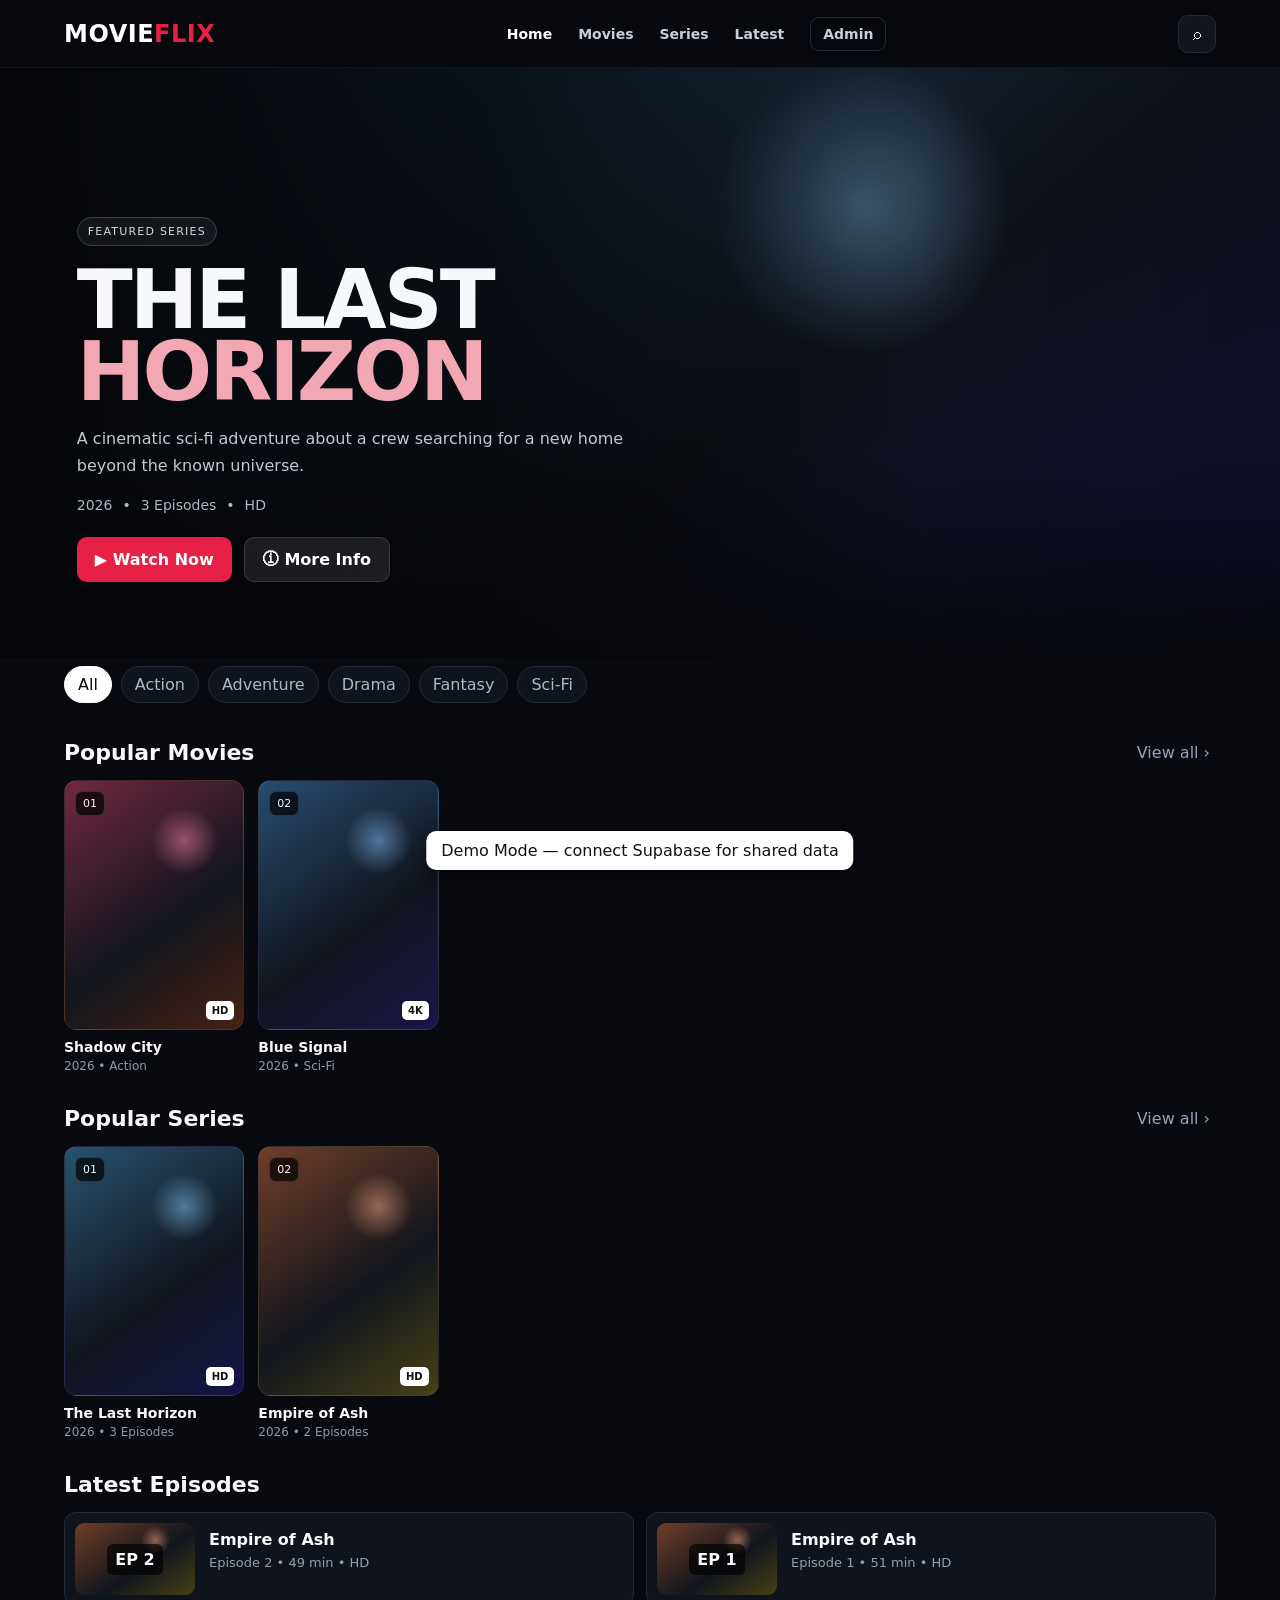
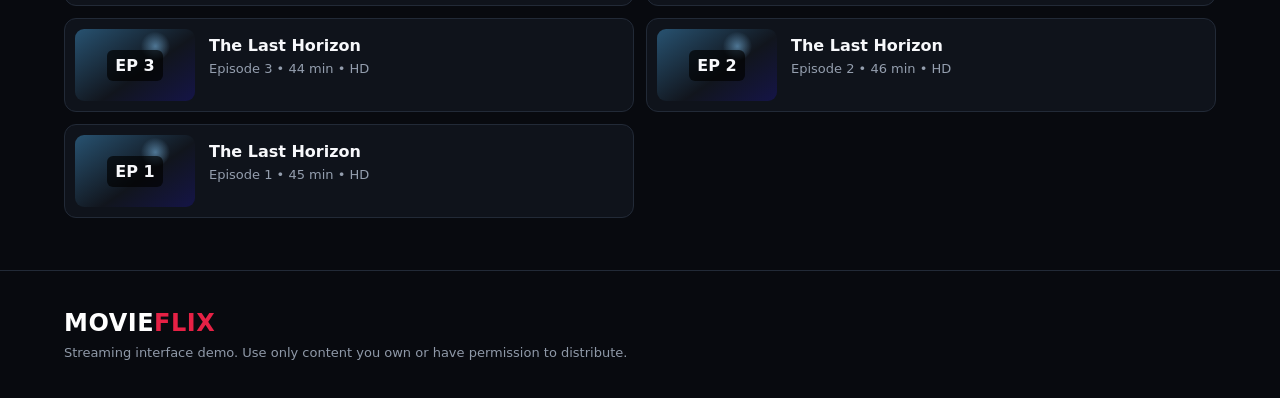
==== index.html @ 1759323a "Add files via upload" ====
<!doctype html>
<html lang="km">
<head>
  <meta charset="utf-8" />
  <meta name="viewport" content="width=device-width,initial-scale=1" />
  <meta name="theme-color" content="#090b10" />
  <title>MovieFlix — Movies & Series</title>
  <link rel="stylesheet" href="styles.css" />
</head>
<body>
  <header class="topbar">
    <a class="brand" href="#home" id="brandLogo">MOVIE<span>FLIX</span></a>
    <nav class="nav" id="nav">
      <a class="active" href="#home">Home</a>
      <a href="#movies">Movies</a>
      <a href="#series">Series</a>
      <a href="#latest">Latest</a>
      <a href="admin.html" class="admin-link">Admin</a>
    </nav>
    <div class="actions">
      <button class="icon-btn" id="searchBtn" aria-label="Search">⌕</button>
      <button class="menu-btn" id="menuBtn" aria-label="Menu">☰</button>
    </div>
  </header>

  <section class="search-panel" id="searchPanel" aria-label="Search panel">
    <input id="searchInput" type="search" placeholder="Search movies or series..." autocomplete="off" />
    <button id="closeSearch" aria-label="Close search">✕</button>
  </section>

  <main id="home">
    <section class="hero" id="hero">
      <div class="hero-backdrop" id="heroBackdrop"></div>
      <div class="hero-overlay"></div>
      <div class="hero-content">
        <span class="badge" id="heroBadge">FEATURED SERIES</span>
        <h1 id="heroTitle">THE LAST<br><span>HORIZON</span></h1>
        <p id="heroDescription"></p>
        <div class="hero-meta" id="heroMeta"></div>
        <div class="hero-buttons">
          <button class="primary" id="heroWatch">▶ Watch Now</button>
          <button class="secondary" id="heroInfo">ⓘ More Info</button>
        </div>
      </div>
    </section>

    <section class="content filter-row-section">
      <div class="filter-row" id="genreFilters"></div>
    </section>

    <section class="content" id="movies">
      <div class="section-head"><h2>Popular Movies</h2><button data-view="movie">View all ›</button></div>
      <div class="grid" id="movieGrid"></div>
    </section>

    <section class="content" id="series">
      <div class="section-head"><h2>Popular Series</h2><button data-view="series">View all ›</button></div>
      <div class="grid" id="seriesGrid"></div>
    </section>

    <section class="content" id="latest">
      <div class="section-head"><h2>Latest Episodes</h2></div>
      <div class="episode-list" id="episodeList"></div>
    </section>

    <section class="empty-state hidden" id="emptyState">
      <div>⌕</div><h3>No titles found</h3><p>Try another search or genre.</p>
    </section>
  </main>

  <div class="modal" id="detailModal" aria-hidden="true">
    <div class="detail-card">
      <button class="modal-close" data-close="detailModal">✕</button>
      <div class="detail-poster" id="detailPoster"></div>
      <div class="detail-body">
        <span class="badge" id="detailType"></span>
        <h2 id="detailTitle"></h2>
        <div class="detail-meta" id="detailMeta"></div>
        <p id="detailDescription"></p>
        <div class="detail-actions"><button class="primary" id="detailWatch">▶ Watch</button></div>
        <h3 class="episode-heading">Episodes</h3>
        <div class="episode-picker" id="detailEpisodes"></div>
      </div>
    </div>
  </div>

  <div class="modal" id="playerModal" aria-hidden="true">
    <div class="player-card">
      <button class="modal-close" data-close="playerModal">✕</button>
      <div class="video-stage" id="videoStage">
        <div class="video-placeholder" id="videoPlaceholder">
          <div class="play-circle">▶</div>
          <p>Add your licensed video URL from Admin.</p>
        </div>
        <video id="html5Player" controls playsinline></video>
        <iframe id="embedPlayer" title="Video player" allow="autoplay; fullscreen; picture-in-picture" allowfullscreen></iframe>
      </div>
      <div class="player-info"><div><span class="mini-label" id="playerEpisode"></span><h3 id="playerTitle">Video Player</h3></div></div>
      <div class="episode-buttons" id="playerEpisodes"></div>
    </div>
  </div>

  <div class="toast" id="toast"></div>

  <footer>
    <div class="brand" id="footerBrand">MOVIE<span>FLIX</span></div>
    <p>Streaming interface demo. Use only content you own or have permission to distribute.</p>
  </footer>

  <script src="config.js"></script>
  <script src="data.js"></script>
  <script src="db.js"></script>
  <script src="app.js"></script>
</body>
</html>
---- styles.css ----
:root{--bg:#080a0f;--panel:#11151d;--panel2:#181e29;--text:#f7f8fb;--muted:#9ea8b7;--accent:#e62145;--accent2:#ff4c6d;--line:#222a37;--success:#2fb77d;--danger:#ef5264}
*{box-sizing:border-box}html{scroll-behavior:smooth}body{margin:0;font-family:Inter,system-ui,-apple-system,Segoe UI,Roboto,Arial,sans-serif;background:var(--bg);color:var(--text)}button,input,select,textarea{font:inherit}button{cursor:pointer}.hidden{display:none!important}.muted{color:var(--muted)}
.topbar{height:68px;display:flex;align-items:center;justify-content:space-between;padding:0 5vw;position:sticky;top:0;z-index:20;background:rgba(8,10,15,.92);backdrop-filter:blur(12px);border-bottom:1px solid rgba(255,255,255,.05)}.brand{font-size:24px;font-weight:900;letter-spacing:.5px;color:#fff;text-decoration:none}.brand span{color:var(--accent)}.nav{display:flex;gap:26px;align-items:center}.nav a{color:#c8cfda;text-decoration:none;font-weight:650;font-size:14px}.nav a:hover,.nav a.active{color:#fff}.nav .admin-link{padding:8px 12px;border:1px solid var(--line);border-radius:9px}.actions{display:flex;gap:8px}.icon-btn,.menu-btn{width:38px;height:38px;border:1px solid var(--line);background:var(--panel);color:#fff;border-radius:10px}.menu-btn{display:none}
.search-panel{position:fixed;left:50%;top:80px;transform:translate(-50%,-20px);width:min(680px,90vw);padding:10px;background:#121720;border:1px solid var(--line);border-radius:14px;z-index:40;display:flex;opacity:0;pointer-events:none;transition:.25s;box-shadow:0 24px 70px #0008}.search-panel.show{opacity:1;pointer-events:auto;transform:translate(-50%,0)}.search-panel input{flex:1;background:#090c11;border:1px solid #283142;border-radius:10px;color:#fff;padding:13px 14px;outline:none}.search-panel button{width:44px;border:0;background:transparent;color:#fff}
.hero{min-height:590px;position:relative;display:flex;align-items:flex-end;padding:76px 6vw;overflow:hidden}.hero-backdrop{position:absolute;inset:0;background-size:cover;background-position:center 28%;transform:scale(1.02)}.hero-overlay{position:absolute;inset:0;background:linear-gradient(90deg,rgba(4,5,8,.99) 3%,rgba(4,5,8,.78) 38%,rgba(4,5,8,.22) 72%,rgba(4,5,8,.35)),linear-gradient(0deg,var(--bg),transparent 35%)}.hero-content{position:relative;z-index:2;max-width:650px}.badge{display:inline-block;padding:7px 10px;border:1px solid #394151;border-radius:999px;font-size:11px;letter-spacing:1.2px;color:#d5d9e1;background:rgba(255,255,255,.05)}.hero h1{font-size:clamp(42px,7vw,82px);line-height:.88;margin:18px 0;letter-spacing:-3px}.hero h1 span{color:#f1a7b4}.hero p{font-size:16px;line-height:1.65;color:#c0c8d3;max-width:600px}.hero-meta{display:flex;gap:10px;align-items:center;flex-wrap:wrap;color:#aeb7c4;font-size:14px;margin:18px 0 24px}.hero-buttons{display:flex;gap:12px}.primary,.secondary,.danger-btn{border:0;padding:12px 18px;border-radius:10px;font-weight:750}.primary{background:var(--accent);color:#fff}.primary:hover{background:var(--accent2)}.secondary{background:rgba(255,255,255,.09);color:#fff;border:1px solid rgba(255,255,255,.13)}.danger-btn{background:#3a151b;color:#ff9cab;border:1px solid #6f2633}
.content{padding:25px 5vw 8px}.filter-row-section{padding-top:8px}.filter-row{display:flex;gap:9px;overflow:auto;padding-bottom:4px;scrollbar-width:none}.filter-row::-webkit-scrollbar{display:none}.filter-chip{white-space:nowrap;border:1px solid var(--line);background:#0f131b;color:#aeb7c4;padding:8px 13px;border-radius:999px}.filter-chip.active{background:#fff;color:#090b10;border-color:#fff}.section-head{display:flex;align-items:center;justify-content:space-between;margin-bottom:15px}.section-head h2{font-size:22px;margin:0}.section-head button{background:none;border:0;color:#98a4b6}.grid{display:grid;grid-template-columns:repeat(6,minmax(0,1fr));gap:14px}.card{cursor:pointer;min-width:0;outline:none}.card:focus-visible .poster{box-shadow:0 0 0 3px #fff4}.poster{height:250px;border-radius:13px;overflow:hidden;position:relative;border:1px solid rgba(255,255,255,.07);background-size:cover;background-position:center;transition:.25s}.card:hover .poster{transform:translateY(-4px);box-shadow:0 14px 35px #0008}.poster .index{position:absolute;left:10px;top:10px;background:rgba(0,0,0,.7);border:1px solid rgba(255,255,255,.15);padding:5px 7px;border-radius:7px;font-size:11px}.poster .quality{position:absolute;right:9px;bottom:9px;background:#fff;color:#111;font-weight:800;font-size:10px;padding:4px 6px;border-radius:5px}.card-play{position:absolute;left:50%;top:50%;transform:translate(-50%,-40%) scale(.8);width:48px;height:48px;display:grid;place-items:center;border-radius:50%;background:#e62145e8;opacity:0;transition:.2s;padding-left:3px}.card:hover .card-play{opacity:1;transform:translate(-50%,-50%) scale(1)}.card h3{font-size:14px;margin:9px 0 4px;white-space:nowrap;overflow:hidden;text-overflow:ellipsis}.card p{font-size:12px;margin:0;color:#8f99a8}.episode-list{display:grid;grid-template-columns:repeat(2,1fr);gap:12px}.episode{display:flex;gap:14px;padding:10px;border:1px solid var(--line);border-radius:12px;background:#0f131b;cursor:pointer}.episode:hover{border-color:#3c4658;background:#121822}.episode-thumb{width:120px;min-width:120px;height:72px;border-radius:9px;background-size:cover;background-position:center;display:grid;place-items:center;overflow:hidden}.episode-thumb span{background:#000a;padding:6px 8px;border-radius:6px;font-weight:900}.episode h4{margin:7px 0 6px}.episode p{margin:0;color:#949eae;font-size:13px}.empty-state{text-align:center;padding:70px 20px;color:#9aa5b5}.empty-state div{font-size:46px}.empty-state h3{color:#fff;margin-bottom:6px}footer{margin-top:44px;border-top:1px solid var(--line);padding:38px 5vw;color:#8f99a8}footer .brand{color:#fff;margin-bottom:8px}footer p{margin:0;font-size:13px}
.modal{position:fixed;inset:0;z-index:60;background:rgba(0,0,0,.82);display:grid;place-items:center;padding:20px;opacity:0;pointer-events:none;transition:.2s;backdrop-filter:blur(6px)}.modal.show{opacity:1;pointer-events:auto}.modal-close{position:absolute;right:12px;top:12px;z-index:4;border:0;background:#000b;color:#fff;border-radius:999px;width:36px;height:36px}.detail-card{width:min(930px,96vw);max-height:90vh;overflow:auto;background:#10151d;border:1px solid #2a3342;border-radius:17px;display:grid;grid-template-columns:300px 1fr;position:relative}.detail-poster{min-height:470px;background-size:cover;background-position:center}.detail-body{padding:34px}.detail-body h2{font-size:34px;margin:12px 0}.detail-meta{display:flex;gap:8px;flex-wrap:wrap}.detail-meta span{font-size:12px;padding:6px 8px;border-radius:7px;background:#181f2b;color:#c3cad5}.detail-body p{color:#aab4c2;line-height:1.65}.detail-actions{margin:20px 0}.episode-heading{font-size:16px;margin:28px 0 10px}.episode-picker{display:grid;gap:8px}.episode-picker button{display:grid;grid-template-columns:72px 1fr auto;align-items:center;text-align:left;gap:10px;border:1px solid #273142;background:#141a24;color:#fff;padding:11px;border-radius:10px}.episode-picker button span{color:#d0d6df}.episode-picker button small{color:#8f99a8}.player-card{width:min(1000px,97vw);background:#10151d;border:1px solid #2a3342;border-radius:17px;padding:14px;position:relative}.video-stage{aspect-ratio:16/9;background:#020305;border-radius:12px;overflow:hidden;display:grid;place-items:center}.video-placeholder{width:100%;height:100%;display:grid;place-items:center;align-content:center;gap:10px;color:#8995a6;background:radial-gradient(circle at 50% 45%,#25344c,#07090d 60%)}.video-placeholder p{margin:0}.play-circle{width:68px;height:68px;border-radius:50%;display:grid;place-items:center;background:var(--accent);font-size:24px;padding-left:4px;color:#fff}.video-stage video,.video-stage iframe{display:none;width:100%;height:100%;border:0;background:#000}.video-stage .show{display:block}.player-info{padding:15px 4px 8px}.player-info h3{margin:5px 0}.mini-label{font-size:11px;color:#f08ba0;letter-spacing:.8px}.episode-buttons{display:flex;gap:8px;overflow:auto;padding:4px}.episode-buttons button{white-space:nowrap;padding:8px 12px;border-radius:8px;border:1px solid #2a3342;background:#141a24;color:#fff}.episode-buttons .active{background:var(--accent);border-color:var(--accent)}.toast{position:fixed;left:50%;bottom:30px;transform:translate(-50%,20px);background:#fff;color:#111;padding:10px 15px;border-radius:10px;opacity:0;pointer-events:none;transition:.2s;z-index:90;box-shadow:0 8px 30px #0008}.toast.show{opacity:1;transform:translate(-50%,0)}
/* Admin */
.admin-body{background:#090c12}.admin-topbar{height:68px;border-bottom:1px solid var(--line);display:flex;align-items:center;justify-content:space-between;padding:0 28px;position:sticky;top:0;background:#0b0f16eF;backdrop-filter:blur(12px);z-index:30}.admin-topbar>div{display:flex;align-items:center;gap:12px}.admin-badge{font-size:10px;letter-spacing:1px;border:1px solid #3a4351;padding:5px 7px;border-radius:6px;color:#aab3c0}.ghost-link{color:#b8c0cc;text-decoration:none;font-size:13px;border:1px solid var(--line);padding:9px 12px;border-radius:9px}.admin-shell{display:grid;grid-template-columns:230px 1fr;min-height:calc(100vh - 68px)}.admin-sidebar{border-right:1px solid var(--line);padding:24px 14px;background:#0c1017}.side-link{width:100%;text-align:left;border:0;background:transparent;color:#8f9aab;padding:11px 12px;border-radius:9px;margin-bottom:5px}.side-link.active,.side-link:hover{background:#171d27;color:#fff}.admin-main{padding:32px;min-width:0}.admin-title{display:flex;align-items:center;justify-content:space-between;gap:18px;margin-bottom:24px}.admin-title p{margin:0 0 5px;color:#e36c83;font-size:11px;letter-spacing:1.4px;font-weight:800}.admin-title h1{margin:0;font-size:30px}.stat-grid{display:grid;grid-template-columns:repeat(4,1fr);gap:14px;margin-bottom:20px}.stat-card{border:1px solid var(--line);background:#0f141d;border-radius:14px;padding:19px}.stat-card span{display:block;color:#9ba6b5;font-size:13px}.stat-card strong{display:block;font-size:32px;margin:8px 0}.stat-card small{color:#667286}.admin-panel{background:#0f141d;border:1px solid var(--line);border-radius:14px;padding:20px}.admin-panel.no-pad{padding:0}.panel-head{display:flex;justify-content:space-between;align-items:center;margin-bottom:8px}.panel-head h2,.admin-panel h2{font-size:17px;margin:0 0 12px}.admin-panel p{color:#93a0b1;line-height:1.6}.admin-list-row{display:grid;grid-template-columns:42px 1fr auto;gap:12px;align-items:center;padding:12px 0;border-bottom:1px solid #1d2531}.admin-list-row:last-child{border-bottom:0}.admin-avatar{width:40px;height:46px;border-radius:8px;display:grid;place-items:center;background:linear-gradient(135deg,#522233,#1b2740);font-weight:800}.admin-list-row strong{display:block}.admin-list-row span{display:block;color:#778397;font-size:12px;margin-top:4px}.admin-list-row button,.row-actions button,.episode-admin-row button{border:1px solid #283242;background:#141a24;color:#d5dbe5;padding:7px 9px;border-radius:8px}.toolbar{display:flex;gap:10px;margin-bottom:14px}.toolbar input,.toolbar select,.admin-form input,.admin-form select,.admin-form textarea,.form-grid input,.form-grid select,.form-grid textarea,.episode-form input,.episode-form select,.episode-form textarea,.backup-grid input{background:#0b0f16;border:1px solid #2a3342;color:#fff;border-radius:9px;padding:11px 12px;outline:none}.toolbar input{flex:1}.toolbar select{min-width:150px}.table-wrap{overflow:auto}.content-table{width:100%;border-collapse:collapse;min-width:760px}.content-table th,.content-table td{text-align:left;padding:13px 15px;border-bottom:1px solid #1d2531;font-size:13px}.content-table th{color:#7f8a9b;font-size:11px;text-transform:uppercase;letter-spacing:.5px}.content-table tr:last-child td{border-bottom:0}.title-cell{display:flex;align-items:center;gap:10px}.title-cell strong,.title-cell span{display:block}.title-cell span{font-size:11px;color:#748094;margin-top:3px}.tiny-poster{width:34px;height:42px;border-radius:6px;display:grid;place-items:center;background:linear-gradient(145deg,#66263a,#1e3153);font-weight:900}.type-pill{padding:5px 7px;border-radius:999px;background:#1b2330;color:#c7cfda;text-transform:capitalize}.row-actions{display:flex;gap:6px}.row-actions .delete,.episode-admin-row .delete{color:#ff8594;border-color:#5d2b34;background:#251216}.empty-cell{text-align:center!important;color:#7e8999;padding:30px!important}.admin-form{max-width:720px;display:grid;gap:16px}.admin-form label,.form-grid label,.episode-form label{display:grid;gap:7px;color:#c8cfda;font-size:13px}.admin-form small,.form-grid small,.episode-form small{color:#748094}.form-actions{display:flex;justify-content:flex-end;gap:9px;margin-top:4px}.backup-grid{display:grid;grid-template-columns:repeat(2,1fr);gap:14px}.backup-grid .danger-panel{grid-column:1/-1}.backup-grid input{display:block;width:100%;margin:14px 0}.editor-card,.episode-editor-card{width:min(780px,96vw);max-height:90vh;overflow:auto;background:#10151d;border:1px solid #2a3342;border-radius:17px;padding:24px;position:relative}.editor-title{border-bottom:1px solid #232c39;padding-bottom:14px;margin-bottom:18px}.editor-title h2{margin:4px 0 0}.form-grid{display:grid;grid-template-columns:repeat(2,1fr);gap:14px}.form-grid .wide,.episode-form .wide{grid-column:1/-1}.check-row{display:flex!important;grid-template-columns:auto 1fr!important;align-items:center}.check-row input{width:18px;height:18px}.episode-form{display:grid;grid-template-columns:120px 1fr 150px;gap:12px;border-bottom:1px solid #232c39;padding-bottom:18px}.episode-admin-list{margin-top:12px}.episode-admin-row{display:flex;justify-content:space-between;gap:12px;align-items:center;padding:12px 0;border-bottom:1px solid #202834}.episode-admin-row b,.episode-admin-row span{display:block}.episode-admin-row span{font-size:12px;color:#748094;margin-top:4px}.episode-admin-row>div:last-child{display:flex;gap:6px}
@media(max-width:1100px){.grid{grid-template-columns:repeat(4,1fr)}.poster{height:270px}.stat-grid{grid-template-columns:repeat(2,1fr)}}
@media(max-width:820px){.admin-shell{grid-template-columns:1fr}.admin-sidebar{display:flex;overflow:auto;border-right:0;border-bottom:1px solid var(--line);padding:10px;position:sticky;top:68px;z-index:20}.side-link{width:auto;white-space:nowrap;margin:0 5px 0 0}.admin-main{padding:22px 16px}.backup-grid{grid-template-columns:1fr}.backup-grid .danger-panel{grid-column:auto}.detail-card{grid-template-columns:1fr}.detail-poster{min-height:280px}.detail-body{padding:24px}}
@media(max-width:760px){.topbar{padding:0 4vw}.nav{position:absolute;top:68px;left:0;right:0;background:#0c1017;border-bottom:1px solid var(--line);display:none;flex-direction:column;align-items:stretch;padding:18px 5vw;gap:16px}.nav.open{display:flex}.menu-btn{display:block}.hero{min-height:550px;padding:60px 5vw}.hero h1{letter-spacing:-2px}.grid{grid-template-columns:repeat(2,1fr);gap:12px}.poster{height:260px}.episode-list{grid-template-columns:1fr}.episode-thumb{width:100px;min-width:100px}.hero-buttons{flex-wrap:wrap}.form-grid,.episode-form{grid-template-columns:1fr}.form-grid .wide,.episode-form .wide{grid-column:auto}.stat-grid{grid-template-columns:repeat(2,1fr)}.admin-title{align-items:flex-start;flex-direction:column}.admin-title .primary{width:100%}.toolbar{flex-direction:column}.toolbar select{width:100%}.episode-admin-row{align-items:flex-start;flex-direction:column}.admin-topbar{padding:0 14px}.ghost-link{font-size:0}.ghost-link:after{content:'← Website';font-size:12px}}
@media(max-width:410px){.poster{height:220px}.hero{min-height:520px}.hero p{font-size:14px}.hero-meta{font-size:12px}.brand{font-size:20px}.stat-grid{grid-template-columns:1fr}.detail-body h2{font-size:28px}.episode-picker button{grid-template-columns:58px 1fr}.episode-picker button small{display:none}}

/* V3 auth / database status */
.auth-screen{min-height:100vh;display:grid;place-items:center;padding:24px;background:radial-gradient(circle at 50% 0,#202a3a 0,#0a0d13 42%,#06080c 100%)}
.auth-card{width:min(430px,95vw);background:#0f141d;border:1px solid #293344;border-radius:20px;padding:30px;box-shadow:0 30px 80px #0008}
.auth-brand{margin-bottom:12px}.auth-card h1{font-size:30px;margin:18px 0 6px}.auth-card>p{color:#8f9bad;line-height:1.55}.auth-form{display:grid;gap:14px;margin-top:18px}.auth-form label{display:grid;gap:7px;color:#cbd2dc;font-size:13px}.auth-form input{background:#090d13;border:1px solid #2b3544;border-radius:10px;color:#fff;padding:12px 13px;outline:none}.auth-form input:focus{border-color:#d94c69;box-shadow:0 0 0 3px #d94c6922}.auth-form .primary{width:100%;justify-content:center}.text-btn{border:0;background:transparent;color:#ee7e96;padding:12px 4px;cursor:pointer}.auth-help{font-size:12px!important;color:#718095!important}.full-link{display:block;text-align:center;margin-top:12px}.mode-banner{border:1px solid #334052;border-radius:10px;padding:11px 13px;margin:14px 0;color:#bfc8d5;font-size:13px}.mode-banner.live{border-color:#285943;background:#10251d;color:#b8f0d0}.mode-banner.demo{border-color:#665128;background:#2a2110;color:#f4dda9}.db-status{font-size:11px;color:#f0ca7d;white-space:nowrap}.db-status.connected{color:#72dca8}.ghost-button{color:#b8c0cc;border:1px solid var(--line);padding:9px 12px;border-radius:9px;background:transparent;cursor:pointer}.connection-card{display:grid;gap:5px;border:1px solid #293344;border-radius:12px;padding:15px;background:#0b1017;margin-bottom:10px}.connection-card strong{color:#fff}.connection-card span{color:#8491a3;font-size:13px;line-height:1.5}.settings-stack{display:grid;grid-template-columns:minmax(0,1fr) minmax(320px,.75fr);gap:16px}.hero-empty .hero-content{opacity:.45}.auth-card code,.admin-panel code{background:#080b10;border:1px solid #283141;border-radius:5px;padding:2px 5px;color:#d9e0ea}
@media(max-width:900px){.settings-stack{grid-template-columns:1fr}.admin-topbar .db-status{display:none}}
@media(max-width:620px){.auth-card{padding:22px}.auth-card h1{font-size:26px}.admin-topbar>div:last-child{gap:6px}.ghost-button{padding:8px}.admin-topbar .admin-badge{display:none}}
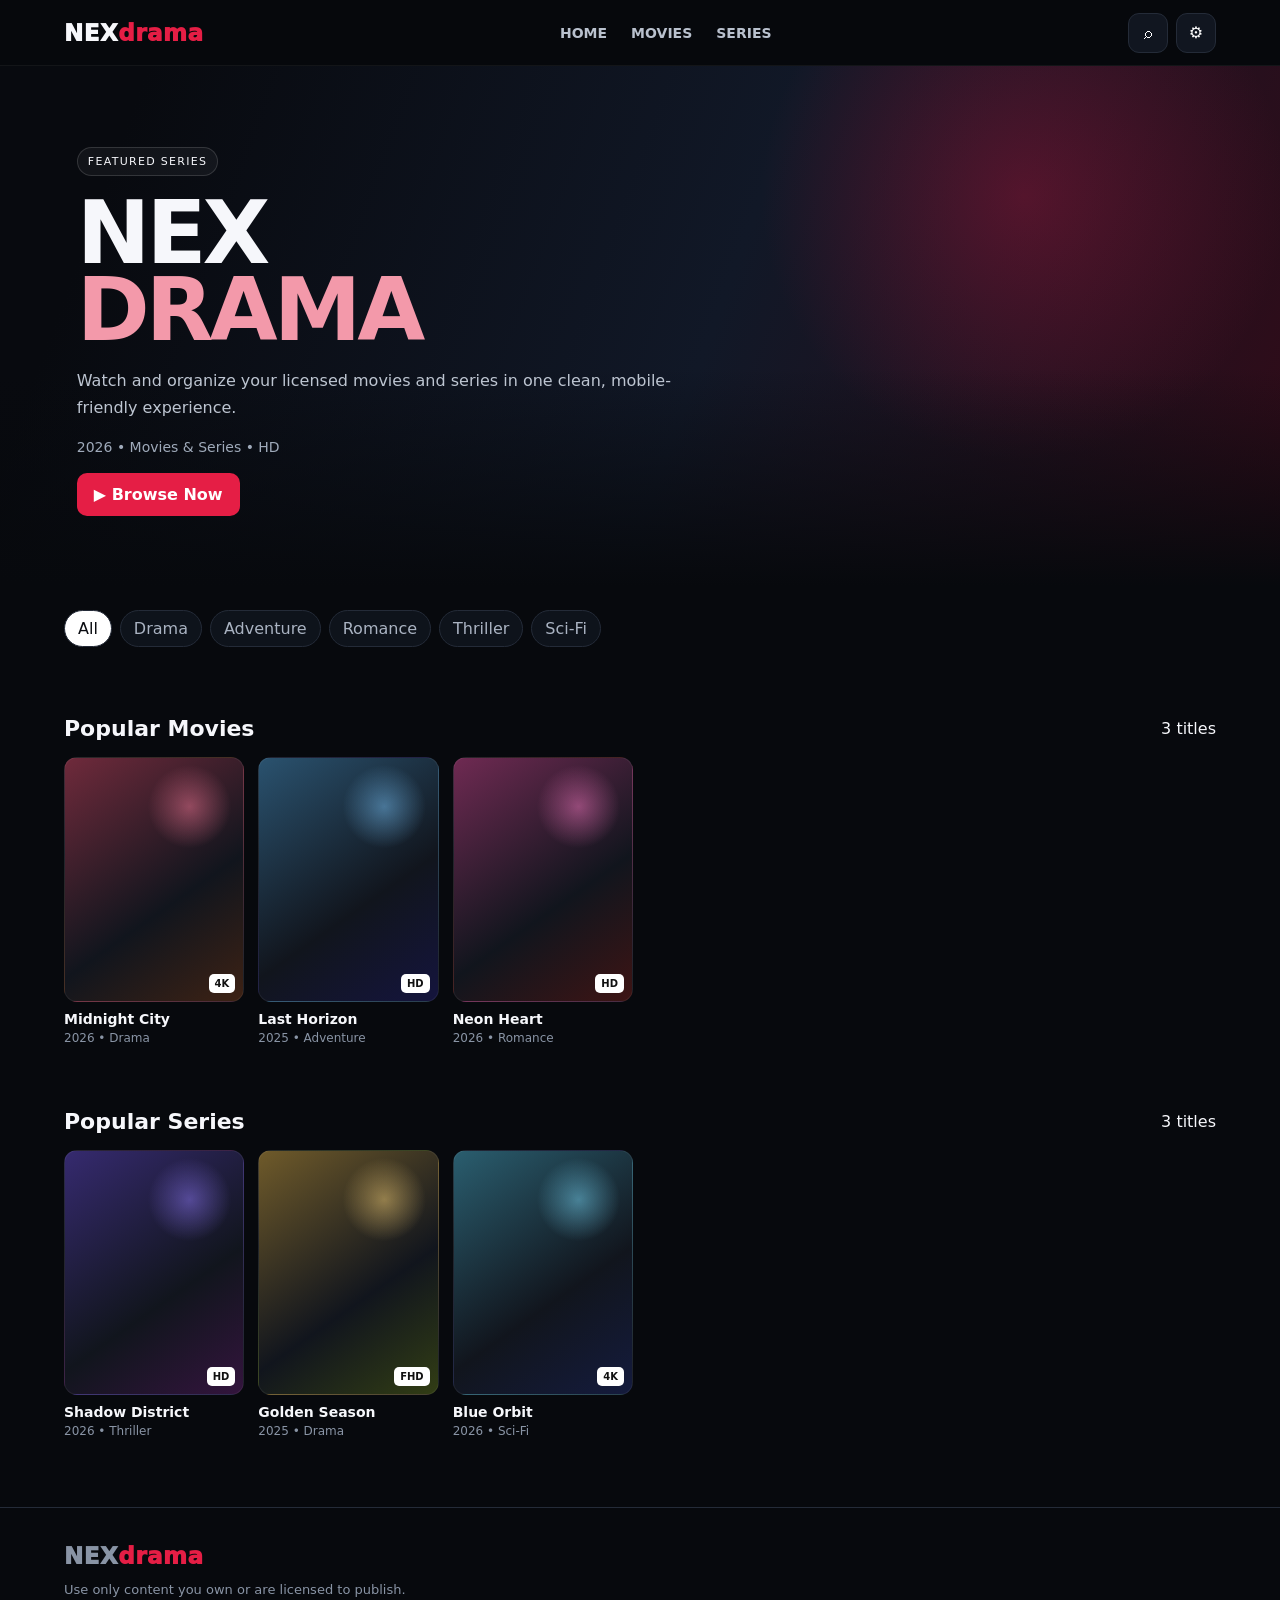
==== commit 05b97b79: "Launch NEXdrama live site" ====
--- a/index.html
+++ b/index.html
@@ -1,115 +1,6 @@
-<!doctype html>
-<html lang="km">
-<head>
-  <meta charset="utf-8" />
-  <meta name="viewport" content="width=device-width,initial-scale=1" />
-  <meta name="theme-color" content="#090b10" />
-  <title>MovieFlix — Movies & Series</title>
-  <link rel="stylesheet" href="styles.css" />
-</head>
-<body>
-  <header class="topbar">
-    <a class="brand" href="#home" id="brandLogo">MOVIE<span>FLIX</span></a>
-    <nav class="nav" id="nav">
-      <a class="active" href="#home">Home</a>
-      <a href="#movies">Movies</a>
-      <a href="#series">Series</a>
-      <a href="#latest">Latest</a>
-      <a href="admin.html" class="admin-link">Admin</a>
-    </nav>
-    <div class="actions">
-      <button class="icon-btn" id="searchBtn" aria-label="Search">⌕</button>
-      <button class="menu-btn" id="menuBtn" aria-label="Menu">☰</button>
-    </div>
-  </header>
-
-  <section class="search-panel" id="searchPanel" aria-label="Search panel">
-    <input id="searchInput" type="search" placeholder="Search movies or series..." autocomplete="off" />
-    <button id="closeSearch" aria-label="Close search">✕</button>
-  </section>
-
-  <main id="home">
-    <section class="hero" id="hero">
-      <div class="hero-backdrop" id="heroBackdrop"></div>
-      <div class="hero-overlay"></div>
-      <div class="hero-content">
-        <span class="badge" id="heroBadge">FEATURED SERIES</span>
-        <h1 id="heroTitle">THE LAST<br><span>HORIZON</span></h1>
-        <p id="heroDescription"></p>
-        <div class="hero-meta" id="heroMeta"></div>
-        <div class="hero-buttons">
-          <button class="primary" id="heroWatch">▶ Watch Now</button>
-          <button class="secondary" id="heroInfo">ⓘ More Info</button>
-        </div>
-      </div>
-    </section>
-
-    <section class="content filter-row-section">
-      <div class="filter-row" id="genreFilters"></div>
-    </section>
-
-    <section class="content" id="movies">
-      <div class="section-head"><h2>Popular Movies</h2><button data-view="movie">View all ›</button></div>
-      <div class="grid" id="movieGrid"></div>
-    </section>
-
-    <section class="content" id="series">
-      <div class="section-head"><h2>Popular Series</h2><button data-view="series">View all ›</button></div>
-      <div class="grid" id="seriesGrid"></div>
-    </section>
-
-    <section class="content" id="latest">
-      <div class="section-head"><h2>Latest Episodes</h2></div>
-      <div class="episode-list" id="episodeList"></div>
-    </section>
-
-    <section class="empty-state hidden" id="emptyState">
-      <div>⌕</div><h3>No titles found</h3><p>Try another search or genre.</p>
-    </section>
-  </main>
-
-  <div class="modal" id="detailModal" aria-hidden="true">
-    <div class="detail-card">
-      <button class="modal-close" data-close="detailModal">✕</button>
-      <div class="detail-poster" id="detailPoster"></div>
-      <div class="detail-body">
-        <span class="badge" id="detailType"></span>
-        <h2 id="detailTitle"></h2>
-        <div class="detail-meta" id="detailMeta"></div>
-        <p id="detailDescription"></p>
-        <div class="detail-actions"><button class="primary" id="detailWatch">▶ Watch</button></div>
-        <h3 class="episode-heading">Episodes</h3>
-        <div class="episode-picker" id="detailEpisodes"></div>
-      </div>
-    </div>
-  </div>
-
-  <div class="modal" id="playerModal" aria-hidden="true">
-    <div class="player-card">
-      <button class="modal-close" data-close="playerModal">✕</button>
-      <div class="video-stage" id="videoStage">
-        <div class="video-placeholder" id="videoPlaceholder">
-          <div class="play-circle">▶</div>
-          <p>Add your licensed video URL from Admin.</p>
-        </div>
-        <video id="html5Player" controls playsinline></video>
-        <iframe id="embedPlayer" title="Video player" allow="autoplay; fullscreen; picture-in-picture" allowfullscreen></iframe>
-      </div>
-      <div class="player-info"><div><span class="mini-label" id="playerEpisode"></span><h3 id="playerTitle">Video Player</h3></div></div>
-      <div class="episode-buttons" id="playerEpisodes"></div>
-    </div>
-  </div>
-
-  <div class="toast" id="toast"></div>
-
-  <footer>
-    <div class="brand" id="footerBrand">MOVIE<span>FLIX</span></div>
-    <p>Streaming interface demo. Use only content you own or have permission to distribute.</p>
-  </footer>
-
-  <script src="config.js"></script>
-  <script src="data.js"></script>
-  <script src="db.js"></script>
-  <script src="app.js"></script>
-</body>
-</html>
+<!doctype html><html lang="km"><head><meta charset="utf-8"><meta name="viewport" content="width=device-width,initial-scale=1"><meta name="theme-color" content="#07090d"><title>NEXdrama — Movies & Series</title><style>
+:root{--bg:#07090d;--panel:#10141c;--line:#242b38;--txt:#f6f7fb;--muted:#9aa4b5;--red:#e51e45}*{box-sizing:border-box}html{scroll-behavior:smooth}body{margin:0;background:var(--bg);color:var(--txt);font-family:Inter,system-ui,Arial,sans-serif}button,input,select,textarea{font:inherit}button{cursor:pointer}.top{height:66px;position:sticky;top:0;z-index:30;background:#07090def;backdrop-filter:blur(12px);border-bottom:1px solid #ffffff0d;display:flex;align-items:center;justify-content:space-between;padding:0 5vw}.logo{font-size:23px;font-weight:950;letter-spacing:.5px}.logo span{color:var(--red)}nav{display:flex;gap:24px;align-items:center}nav a{color:#b9c1ce;text-decoration:none;font-size:14px;font-weight:700}nav a:hover{color:#fff}.tools{display:flex;gap:8px}.icon{width:40px;height:40px;border:1px solid var(--line);border-radius:11px;background:#111620;color:#fff}.hero{min-height:520px;position:relative;padding:70px 6vw;display:flex;align-items:end;overflow:hidden}.hero:before{content:"";position:absolute;inset:0;background:radial-gradient(circle at 80% 25%,#a5173d66,transparent 24%),linear-gradient(110deg,#080a0f 10%,#111827 55%,#310b18)}.hero:after{content:"";position:absolute;inset:0;background:linear-gradient(0deg,var(--bg),transparent 42%)}.hero>div{position:relative;z-index:2;max-width:680px}.tag{display:inline-block;padding:7px 10px;border:1px solid #ffffff24;border-radius:999px;font-size:11px;letter-spacing:1.3px;background:#ffffff0b}.hero h1{font-size:clamp(48px,8vw,88px);line-height:.88;letter-spacing:-4px;margin:18px 0}.hero h1 span{color:#f399aa}.hero p{color:#bdc5d1;line-height:1.7;max-width:620px}.meta{color:#9faaba;font-size:14px;margin:18px 0}.btn{border:0;border-radius:10px;padding:12px 17px;font-weight:800}.primary{background:var(--red);color:#fff}.secondary{background:#ffffff12;border:1px solid #ffffff18;color:#fff}.wrap{padding:24px 5vw}.head{display:flex;align-items:center;justify-content:space-between;margin:16px 0}.head h2{margin:0;font-size:22px}.filters{display:flex;gap:8px;overflow:auto;padding-bottom:5px}.chip{border:1px solid var(--line);background:#0e131b;color:#aab3c2;padding:8px 13px;border-radius:999px;white-space:nowrap}.chip.on{background:#fff;color:#090b10}.grid{display:grid;grid-template-columns:repeat(6,minmax(0,1fr));gap:14px}.card{min-width:0;cursor:pointer}.poster{height:245px;border-radius:13px;border:1px solid #ffffff10;position:relative;overflow:hidden;transition:.22s}.card:hover .poster{transform:translateY(-4px);box-shadow:0 15px 35px #0009}.poster:after{content:"▶";position:absolute;left:50%;top:50%;transform:translate(-50%,-45%);width:48px;height:48px;border-radius:50%;display:grid;place-items:center;background:#e51e45dd;opacity:0;transition:.2s}.card:hover .poster:after{opacity:1;transform:translate(-50%,-50%)}.q{position:absolute;right:8px;bottom:8px;background:#fff;color:#111;font-size:10px;font-weight:900;padding:4px 6px;border-radius:5px}.card h3{font-size:14px;margin:9px 0 4px;white-space:nowrap;overflow:hidden;text-overflow:ellipsis}.card p{color:#8994a5;font-size:12px;margin:0}.search{position:fixed;top:80px;left:50%;transform:translateX(-50%);z-index:50;width:min(680px,90vw);display:none;background:#111620;border:1px solid var(--line);padding:10px;border-radius:14px;box-shadow:0 20px 60px #000a}.search.show{display:flex}.search input{flex:1;background:#090c11;border:1px solid #293142;color:#fff;border-radius:10px;padding:13px;outline:0}.search button{border:0;background:transparent;color:#fff;width:44px}.modal{position:fixed;inset:0;z-index:70;background:#000d;display:none;place-items:center;padding:18px;backdrop-filter:blur(6px)}.modal.show{display:grid}.box{width:min(900px,96vw);max-height:90vh;overflow:auto;background:#10151d;border:1px solid #2a3342;border-radius:17px;position:relative}.close{position:absolute;right:12px;top:12px;z-index:3;width:36px;height:36px;border:0;border-radius:50%;background:#000a;color:#fff}.detail{display:grid;grid-template-columns:300px 1fr}.bigposter{min-height:460px}.body{padding:32px}.body h2{font-size:34px;margin:12px 0}.body p{color:#aab4c2;line-height:1.65}.player{padding:14px}.stage{aspect-ratio:16/9;background:#020305;border-radius:12px;overflow:hidden;display:grid;place-items:center;color:#8b96a6}.stage video,.stage iframe{width:100%;height:100%;border:0}.episodes{display:flex;gap:8px;flex-wrap:wrap;margin-top:14px}.episodes button{border:1px solid #2a3342;background:#151b25;color:#fff;border-radius:8px;padding:8px 12px}.admin{padding:28px}.admin h2{margin-top:0}.form{display:grid;grid-template-columns:repeat(2,1fr);gap:12px}.form .full{grid-column:1/-1}.form input,.form select,.form textarea{width:100%;background:#0a0e14;border:1px solid #2a3342;color:#fff;border-radius:9px;padding:11px}.form textarea{min-height:90px;resize:vertical}.adminlist{margin-top:20px;display:grid;gap:8px}.row{border:1px solid var(--line);background:#0c1118;padding:10px 12px;border-radius:10px;display:flex;justify-content:space-between;gap:10px;align-items:center}.row small{color:#8994a5}.danger{background:#35131a;color:#ff94a4;border:1px solid #6a2632;border-radius:8px;padding:7px 10px}.notice{padding:10px 12px;border-radius:9px;background:#3a2c0d;border:1px solid #725516;color:#f5d981;font-size:13px;margin-bottom:15px}.empty{color:#8f9aaa;padding:45px 0;text-align:center}footer{margin-top:45px;border-top:1px solid var(--line);padding:35px 5vw;color:#8994a5;font-size:13px}@media(max-width:1100px){.grid{grid-template-columns:repeat(4,1fr)}}@media(max-width:760px){nav{display:none}.grid{grid-template-columns:repeat(2,1fr)}.poster{height:250px}.hero{min-height:470px}.hero h1{letter-spacing:-2px}.detail{grid-template-columns:1fr}.bigposter{height:330px;min-height:0}.form{grid-template-columns:1fr}.form .full{grid-column:auto}}@media(max-width:390px){.poster{height:220px}}
+</style></head><body><header class="top"><div class="logo">NEX<span>drama</span></div><nav><a href="#home">HOME</a><a href="#movies">MOVIES</a><a href="#series">SERIES</a></nav><div class="tools"><button class="icon" id="searchBtn">⌕</button><button class="icon" id="adminBtn">⚙</button></div></header><div class="search" id="search"><input id="searchInput" placeholder="Search movies or series..."><button id="searchClose">✕</button></div><section class="hero" id="home"><div><span class="tag">FEATURED SERIES</span><h1>NEX<br><span>DRAMA</span></h1><p>Watch and organize your licensed movies and series in one clean, mobile-friendly experience.</p><div class="meta">2026 • Movies & Series • HD</div><button class="btn primary" onclick="document.querySelector('#movies').scrollIntoView()">▶ Browse Now</button></div></section><section class="wrap"><div class="filters" id="filters"></div></section><section class="wrap" id="movies"><div class="head"><h2>Popular Movies</h2><span id="movieCount"></span></div><div class="grid" id="movieGrid"></div></section><section class="wrap" id="series"><div class="head"><h2>Popular Series</h2><span id="seriesCount"></span></div><div class="grid" id="seriesGrid"></div></section><footer><div class="logo">NEX<span>drama</span></div><p>Use only content you own or are licensed to publish.</p></footer><div class="modal" id="detailModal"><div class="box detail"><button class="close" data-close="detailModal">✕</button><div class="bigposter" id="detailPoster"></div><div class="body"><span class="tag" id="detailType"></span><h2 id="detailTitle"></h2><div class="meta" id="detailMeta"></div><p id="detailDesc"></p><button class="btn primary" id="watchBtn">▶ Watch</button><div class="episodes" id="episodeBtns"></div></div></div></div><div class="modal" id="playerModal"><div class="box player"><button class="close" data-close="playerModal">✕</button><div class="stage" id="stage"><div>Video URL has not been added yet.</div></div><div class="body"><span class="tag">NOW PLAYING</span><h2 id="playerTitle"></h2><div class="episodes" id="playerEpisodes"></div></div></div></div><div class="modal" id="adminModal"><div class="box admin"><button class="close" data-close="adminModal">✕</button><h2>NEXdrama Admin</h2><div class="notice">This live version stores edits only in this browser. Shared secure Admin + Database will be connected separately.</div><form class="form" id="form"><input id="title" placeholder="Title" required><select id="type"><option value="movie">Movie</option><option value="series">Series</option></select><input id="year" type="number" min="1900" max="2100" placeholder="Year" required><input id="genre" placeholder="Genre, e.g. Drama"><input id="quality" placeholder="Quality" value="HD"><input id="video" placeholder="Licensed MP4 / YouTube / Vimeo URL"><textarea class="full" id="desc" placeholder="Description"></textarea><button class="btn primary full" type="submit">＋ Add Title</button></form><div class="adminlist" id="adminList"></div><button class="btn secondary" id="resetBtn" style="margin-top:15px">Reset Demo Data</button></div></div><script>
+const seed=[{id:'m1',title:'Midnight City',type:'movie',year:2026,genre:'Drama',quality:'4K',desc:'A fictional city drama used as a safe demo title.',h:345,video:''},{id:'m2',title:'Last Horizon',type:'movie',year:2025,genre:'Adventure',quality:'HD',desc:'A fictional adventure across a distant horizon.',h:205,video:''},{id:'m3',title:'Neon Heart',type:'movie',year:2026,genre:'Romance',quality:'HD',desc:'A fictional modern story for demonstration.',h:325,video:''},{id:'s1',title:'Shadow District',type:'series',year:2026,genre:'Thriller',quality:'HD',desc:'A fictional thriller series with demo episodes.',h:250,video:'',episodes:[{n:1,t:'Arrival',video:''},{n:2,t:'The Signal',video:''}]},{id:'s2',title:'Golden Season',type:'series',year:2025,genre:'Drama',quality:'FHD',desc:'A fictional seasonal drama.',h:42,video:'',episodes:[{n:1,t:'Beginning',video:''}]},{id:'s3',title:'Blue Orbit',type:'series',year:2026,genre:'Sci-Fi',quality:'4K',desc:'A fictional science-fiction series.',h:195,video:'',episodes:[{n:1,t:'Launch',video:''}]}];
+const key='nexdrama_live_catalog_v1';let data=load(),q='',genre='All',active=null;const $=s=>document.querySelector(s),$$=s=>[...document.querySelectorAll(s)];function load(){try{return JSON.parse(localStorage.getItem(key))||structuredClone(seed)}catch{return structuredClone(seed)}}function save(){localStorage.setItem(key,JSON.stringify(data))}function esc(s){return String(s??'').replace(/[&<>"']/g,c=>({'&':'&amp;','<':'&lt;','>':'&gt;','"':'&quot;',"'":'&#39;'}[c]))}function poster(x){return `background:radial-gradient(circle at 70% 20%,hsla(${x.h||340},80%,70%,.5),transparent 18%),linear-gradient(145deg,hsl(${x.h||340} 45% 30%),#11151d 60%,hsl(${((x.h||340)+35)%360} 50% 16%))`}function card(x){return `<article class="card" data-id="${esc(x.id)}"><div class="poster" style="${poster(x)}"><span class="q">${esc(x.quality||'HD')}</span></div><h3>${esc(x.title)}</h3><p>${esc(x.year)} • ${esc(x.genre)}</p></article>`}function filtered(){return data.filter(x=>(genre==='All'||x.genre===genre)&&(`${x.title} ${x.genre} ${x.year}`.toLowerCase().includes(q.toLowerCase())))}function render(){let f=filtered(),m=f.filter(x=>x.type==='movie'),s=f.filter(x=>x.type==='series');$('#movieGrid').innerHTML=m.map(card).join('')||'<div class="empty">No movies found.</div>';$('#seriesGrid').innerHTML=s.map(card).join('')||'<div class="empty">No series found.</div>';$('#movieCount').textContent=`${m.length} titles`;$('#seriesCount').textContent=`${s.length} titles`;let gs=['All',...new Set(data.map(x=>x.genre).filter(Boolean))];$('#filters').innerHTML=gs.map(g=>`<button class="chip ${g===genre?'on':''}" data-g="${esc(g)}">${esc(g)}</button>`).join('');$$('.card').forEach(e=>e.onclick=()=>details(e.dataset.id));$$('[data-g]').forEach(e=>e.onclick=()=>{genre=e.dataset.g;render()});renderAdmin()}function details(id){let x=data.find(v=>v.id===id);if(!x)return;active=x;$('#detailPoster').style=x?poster(x):'';$('#detailType').textContent=x.type.toUpperCase();$('#detailTitle').textContent=x.title;$('#detailMeta').textContent=`${x.year} • ${x.genre} • ${x.quality||'HD'}`;$('#detailDesc').textContent=x.desc||'No description yet.';let eps=x.type==='series'?(x.episodes||[]):[{n:1,t:'Full Movie',video:x.video||''}];$('#episodeBtns').innerHTML=eps.map((e,i)=>`<button data-ep="${i}">${x.type==='series'?'EP '+e.n:'PLAY'} ${esc(e.t||'')}</button>`).join('');$$('#episodeBtns [data-ep]').forEach(b=>b.onclick=()=>play(x,eps[+b.dataset.ep]));$('#watchBtn').onclick=()=>play(x,eps[0]);open('detailModal')}function source(url){try{let u=new URL(url);if(!/^https?:$/.test(u.protocol))return null;if(/\.(mp4|webm|ogg)(\?.*)?$/i.test(u.href))return{kind:'video',url:u.href};if(u.hostname.includes('youtube.com')){let id=u.searchParams.get('v');if(id)return{kind:'frame',url:`https://www.youtube.com/embed/${id}`}}if(u.hostname==='youtu.be'){let id=u.pathname.slice(1).split('/')[0];if(id)return{kind:'frame',url:`https://www.youtube.com/embed/${id}`}}if(u.hostname.includes('vimeo.com')){let id=u.pathname.split('/').filter(Boolean).pop();if(/^\d+$/.test(id||''))return{kind:'frame',url:`https://player.vimeo.com/video/${id}`}}return null}catch{return null}}function play(x,e){close('detailModal');$('#playerTitle').textContent=x.title+(x.type==='series'?` — EP ${e?.n||1}`:'');let s=source(e?.video||x.video||'');$('#stage').innerHTML=!s?'<div>Video URL has not been added yet.</div>':s.kind==='video'?`<video controls autoplay src="${esc(s.url)}"></video>`:`<iframe allow="autoplay; fullscreen; picture-in-picture" allowfullscreen src="${esc(s.url)}"></iframe>`;let eps=x.type==='series'?(x.episodes||[]):[];$('#playerEpisodes').innerHTML=eps.map((v,i)=>`<button data-p="${i}">EP ${v.n}</button>`).join('');$$('#playerEpisodes [data-p]').forEach(b=>b.onclick=()=>play(x,eps[+b.dataset.p]));open('playerModal')}function open(id){$('#'+id).classList.add('show');document.body.style.overflow='hidden'}function close(id){$('#'+id).classList.remove('show');if(!$('.modal.show'))document.body.style.overflow=''}function renderAdmin(){if(!$('#adminList'))return;$('#adminList').innerHTML=data.map(x=>`<div class="row"><div><b>${esc(x.title)}</b><br><small>${esc(x.type)} • ${esc(x.year)} • ${esc(x.genre)}</small></div><button class="danger" data-del="${esc(x.id)}">Delete</button></div>`).join('');$$('[data-del]').forEach(b=>b.onclick=()=>{data=data.filter(x=>x.id!==b.dataset.del);save();render()})}$('#form').onsubmit=e=>{e.preventDefault();data.unshift({id:'x'+Date.now(),title:$('#title').value.trim(),type:$('#type').value,year:+$('#year').value,genre:$('#genre').value.trim()||'Drama',quality:$('#quality').value.trim()||'HD',video:$('#video').value.trim(),desc:$('#desc').value.trim(),h:Math.floor(Math.random()*360),episodes:[]});save();e.target.reset();$('#quality').value='HD';render()};$('#resetBtn').onclick=()=>{localStorage.removeItem(key);data=structuredClone(seed);render()};$('#searchBtn').onclick=()=>{$('#search').classList.add('show');$('#searchInput').focus()};$('#searchClose').onclick=()=>{$('#search').classList.remove('show');q='';$('#searchInput').value='';render()};$('#searchInput').oninput=e=>{q=e.target.value;render()};$('#adminBtn').onclick=()=>open('adminModal');$$('[data-close]').forEach(b=>b.onclick=()=>close(b.dataset.close));$$('.modal').forEach(m=>m.onclick=e=>{if(e.target===m)close(m.id)});if(new URLSearchParams(location.search).get('admin')==='1')open('adminModal');render();
+</script></body></html>
